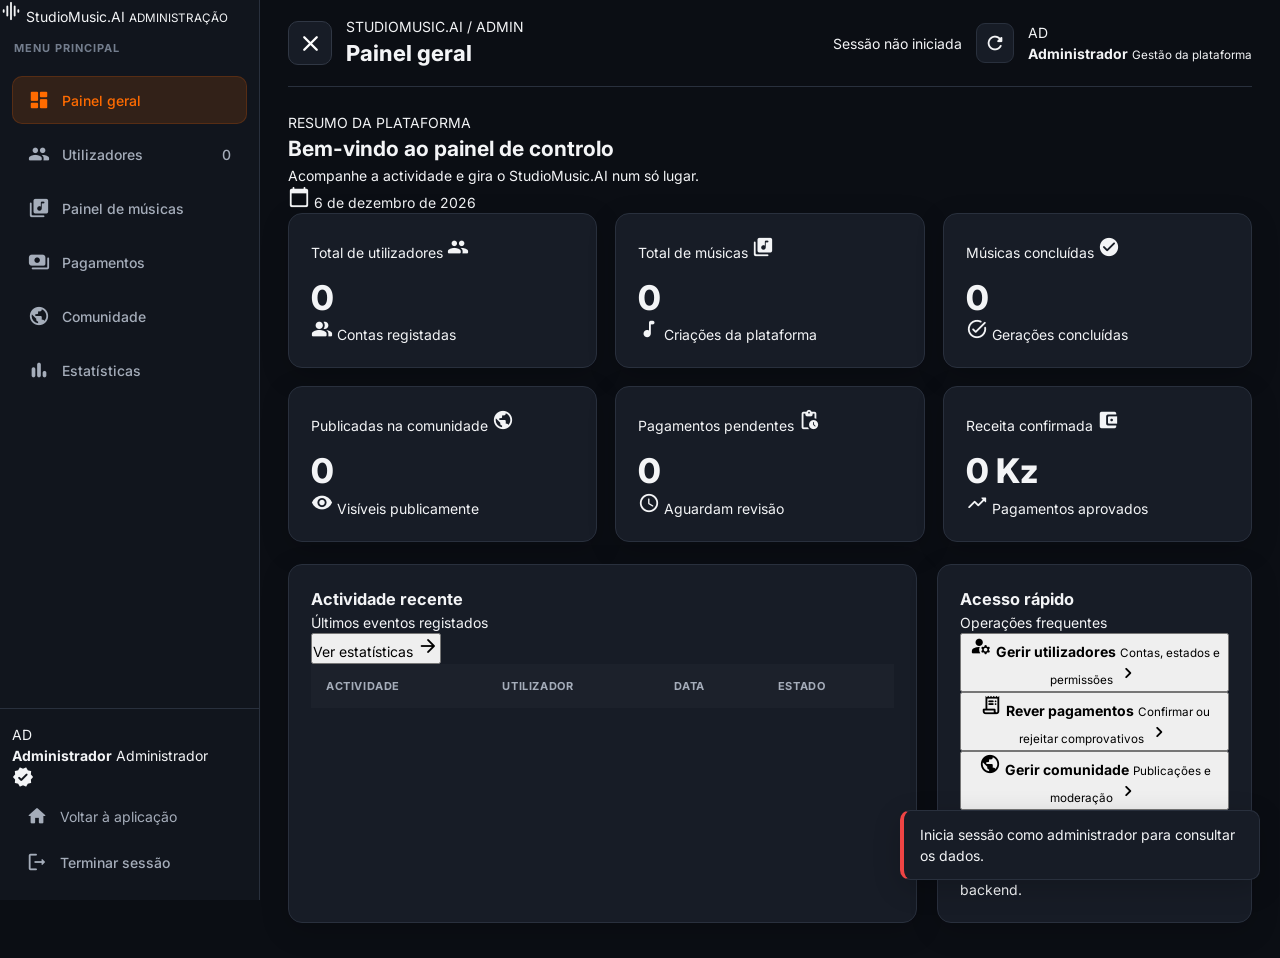
==== frontend/admin.html @ 684500ec "primeiro commit" ====
<!DOCTYPE html>
<html lang="pt">
<head>
    <meta charset="UTF-8">
    <meta name="viewport" content="width=device-width, initial-scale=1.0">
    <meta name="theme-color" content="#111111">

    <title>StudioMusic.AI | Administração</title>

    <!-- Fonte -->
    <link rel="preconnect" href="https://fonts.googleapis.com">
    <link rel="preconnect" href="https://fonts.gstatic.com" crossorigin>

    <link
        href="https://fonts.googleapis.com/css2?family=Inter:wght@400;500;600;700;800&display=swap"
        rel="stylesheet">

    <!-- Material Icons -->
    <link
        href="https://fonts.googleapis.com/icon?family=Material+Icons+Round"
        rel="stylesheet">

    <!-- CSS -->
    <link rel="stylesheet" href="admin.css">
</head>

<body>

<div class="app-shell" id="appShell">

    <!-- FUNDO PARA FECHAR O MENU NO TELEMÓVEL -->
    <div
        class="menu-overlay"
        id="menuOverlay"
        aria-hidden="true">
    </div>

    <!-- =====================================================
         MENU LATERAL
    ====================================================== -->

    <aside
        class="sidebar"
        id="sidebar"
        aria-label="Menu administrativo">

        <!-- LOGÓTIPO -->
        <a href="index.html" class="brand">

            <span class="brand-mark">
                <span class="material-icons-round">graphic_eq</span>
            </span>

            <span class="brand-copy">
                StudioMusic<span>.AI</span>
                <small>ADMINISTRAÇÃO</small>
            </span>

        </a>

        <div class="nav-label">MENU PRINCIPAL</div>

        <!-- NAVEGAÇÃO -->
        <nav class="side-nav" aria-label="Navegação administrativa">

            <button
                type="button"
                class="nav-item active"
                data-view="overview">

                <span class="material-icons-round">dashboard</span>
                <span>Painel geral</span>

            </button>

            <button
                type="button"
                class="nav-item"
                data-view="users">

                <span class="material-icons-round">group</span>
                <span>Utilizadores</span>
                <span class="nav-count" id="usersNavCount">0</span>

            </button>

            <button
                type="button"
                class="nav-item"
                data-view="music">

                <span class="material-icons-round">library_music</span>
                <span>Painel de músicas</span>

            </button>

            <button
                type="button"
                class="nav-item"
                data-view="payments">

                <span class="material-icons-round">payments</span>
                <span>Pagamentos</span>
                <span class="nav-dot"></span>

            </button>

            <button
                type="button"
                class="nav-item"
                data-view="community">

                <span class="material-icons-round">public</span>
                <span>Comunidade</span>

            </button>

            <button
                type="button"
                class="nav-item"
                data-view="statistics">

                <span class="material-icons-round">bar_chart</span>
                <span>Estatísticas</span>

            </button>

        </nav>

        <!-- RODAPÉ DO MENU -->
        <div class="sidebar-bottom">

            <div class="admin-mini">

                <div class="avatar" id="sidebarAvatar">AD</div>

                <div class="admin-mini-info">
                    <strong id="sidebarName">Administrador</strong>
                    <span>Administrador</span>
                </div>

                <span class="material-icons-round verified">
                    verified
                </span>

            </div>

            <a href="index.html" class="bottom-link">

                <span class="material-icons-round">home</span>
                <span>Voltar à aplicação</span>

            </a>

            <button
                type="button"
                class="bottom-link logout-btn"
                id="logoutBtn">

                <span class="material-icons-round">logout</span>
                <span>Terminar sessão</span>

            </button>

        </div>

    </aside>


    <!-- =====================================================
         ÁREA PRINCIPAL
    ====================================================== -->

    <main class="main-area">

        <!-- CABEÇALHO -->
        <header class="topbar">

            <div class="topbar-left">

                <!-- BOTÃO HAMBÚRGUER -->
                <button
                    type="button"
                    class="icon-btn menu-toggle"
                    id="menuToggle"
                    aria-label="Abrir menu"
                    aria-controls="sidebar"
                    aria-expanded="false"
                    title="Abrir ou fechar o menu">

                    <span
                        class="material-icons-round"
                        id="menuIcon">menu</span>

                </button>

                <div class="page-heading">

                    <div class="eyebrow">
                        STUDIOMUSIC.AI / ADMIN
                    </div>

                    <h1 id="pageTitle">Painel geral</h1>

                </div>

            </div>

            <div class="topbar-right">

                <div class="system-status">
                    <span></span>
                    <span id="connectionText">A verificar ligação...</span>
                </div>

                <button
                    type="button"
                    class="icon-btn"
                    id="refreshBtn"
                    aria-label="Actualizar dados"
                    title="Actualizar">

                    <span class="material-icons-round">refresh</span>

                </button>

                <div class="topbar-user">

                    <div class="avatar small" id="topAvatar">AD</div>

                    <div class="topbar-user-info">
                        <strong id="topName">Administrador</strong>
                        <small>Gestão da plataforma</small>
                    </div>

                </div>

            </div>

        </header>


        <!-- =================================================
             CONTEÚDO
        ================================================== -->

        <div class="content">


            <!-- =============================================
                 1. PAINEL GERAL
            ============================================== -->

            <section class="view active" id="view-overview">

                <div class="welcome-row">

                    <div>
                        <p class="eyebrow accent">
                            RESUMO DA PLATAFORMA
                        </p>

                        <h2>Bem-vindo ao painel de controlo</h2>

                        <p class="muted">
                            Acompanhe a actividade e gira o
                            StudioMusic.AI num só lugar.
                        </p>
                    </div>

                    <span class="date-chip">

                        <span class="material-icons-round">
                            calendar_today
                        </span>

                        <span id="todayLabel"></span>

                    </span>

                </div>


                <!-- CARTÕES DE ESTATÍSTICAS -->

                <div class="stats-grid">

                    <article class="stat-card">

                        <div class="stat-top">
                            <span>Total de utilizadores</span>

                            <span class="stat-icon orange">
                                <span class="material-icons-round">group</span>
                            </span>
                        </div>

                        <div class="stat-number" id="statUsers">0</div>

                        <div class="stat-foot">
                            <span class="material-icons-round">people_alt</span>
                            Contas registadas
                        </div>

                    </article>


                    <article class="stat-card">

                        <div class="stat-top">
                            <span>Total de músicas</span>

                            <span class="stat-icon purple">
                                <span class="material-icons-round">library_music</span>
                            </span>
                        </div>

                        <div class="stat-number" id="statSongs">0</div>

                        <div class="stat-foot">
                            <span class="material-icons-round">music_note</span>
                            Criações da plataforma
                        </div>

                    </article>


                    <article class="stat-card">

                        <div class="stat-top">
                            <span>Músicas concluídas</span>

                            <span class="stat-icon green">
                                <span class="material-icons-round">check_circle</span>
                            </span>
                        </div>

                        <div class="stat-number" id="statCompleted">0</div>

                        <div class="stat-foot">
                            <span class="material-icons-round">task_alt</span>
                            Gerações concluídas
                        </div>

                    </article>


                    <article class="stat-card">

                        <div class="stat-top">
                            <span>Publicadas na comunidade</span>

                            <span class="stat-icon blue">
                                <span class="material-icons-round">public</span>
                            </span>
                        </div>

                        <div class="stat-number" id="statPublished">0</div>

                        <div class="stat-foot">
                            <span class="material-icons-round">visibility</span>
                            Visíveis publicamente
                        </div>

                    </article>


                    <article class="stat-card">

                        <div class="stat-top">
                            <span>Pagamentos pendentes</span>

                            <span class="stat-icon yellow">
                                <span class="material-icons-round">pending_actions</span>
                            </span>
                        </div>

                        <div class="stat-number" id="statPending">0</div>

                        <div class="stat-foot">
                            <span class="material-icons-round">schedule</span>
                            Aguardam revisão
                        </div>

                    </article>


                    <article class="stat-card">

                        <div class="stat-top">
                            <span>Receita confirmada</span>

                            <span class="stat-icon green">
                                <span class="material-icons-round">account_balance_wallet</span>
                            </span>
                        </div>

                        <div class="stat-number" id="statRevenue">0 Kz</div>

                        <div class="stat-foot">
                            <span class="material-icons-round">trending_up</span>
                            Pagamentos aprovados
                        </div>

                    </article>

                </div>


                <!-- ACTIVIDADE E ACESSO RÁPIDO -->

                <div class="overview-grid">

                    <section class="panel">

                        <div class="panel-heading">

                            <div>
                                <h3>Actividade recente</h3>
                                <p>Últimos eventos registados</p>
                            </div>

                            <button
                                type="button"
                                class="text-btn"
                                data-go="statistics">

                                Ver estatísticas

                                <span class="material-icons-round">
                                    arrow_forward
                                </span>

                            </button>

                        </div>

                        <div class="table-wrap">

                            <table>

                                <thead>
                                    <tr>
                                        <th>Actividade</th>
                                        <th>Utilizador</th>
                                        <th>Data</th>
                                        <th>Estado</th>
                                    </tr>
                                </thead>

                                <tbody id="activityTable"></tbody>

                            </table>

                        </div>

                    </section>


                    <section class="panel quick-panel">

                        <div class="panel-heading">
                            <div>
                                <h3>Acesso rápido</h3>
                                <p>Operações frequentes</p>
                            </div>
                        </div>

                        <button
                            type="button"
                            class="quick-action"
                            data-go="users">

                            <span class="quick-icon">
                                <span class="material-icons-round">manage_accounts</span>
                            </span>

                            <span>
                                <strong>Gerir utilizadores</strong>
                                <small>Contas, estados e permissões</small>
                            </span>

                            <span class="material-icons-round arrow">
                                chevron_right
                            </span>

                        </button>


                        <button
                            type="button"
                            class="quick-action"
                            data-go="payments">

                            <span class="quick-icon">
                                <span class="material-icons-round">receipt_long</span>
                            </span>

                            <span>
                                <strong>Rever pagamentos</strong>
                                <small>Confirmar ou rejeitar comprovativos</small>
                            </span>

                            <span class="material-icons-round arrow">
                                chevron_right
                            </span>

                        </button>


                        <button
                            type="button"
                            class="quick-action"
                            data-go="community">

                            <span class="quick-icon">
                                <span class="material-icons-round">public</span>
                            </span>

                            <span>
                                <strong>Gerir comunidade</strong>
                                <small>Publicações e moderação</small>
                            </span>

                            <span class="material-icons-round arrow">
                                chevron_right
                            </span>

                        </button>

                        <div class="notice-box">

                            <span class="material-icons-round">info</span>

                            <p>
                                Os dados deste painel são carregados
                                através dos serviços disponíveis
                                no backend.
                            </p>

                        </div>

                    </section>

                </div>

            </section>



            <!-- =============================================
                 2. UTILIZADORES
            ============================================== -->

            <section class="view" id="view-users">

                <div class="section-intro">

                    <div>
                        <h2>Utilizadores</h2>
                        <p>
                            Consulte contas e gira o acesso à plataforma.
                        </p>
                    </div>

                    <div class="section-badge">

                        <span class="material-icons-round">group</span>
                        <span id="usersTotalLabel">0 utilizadores</span>

                    </div>

                </div>


                <section class="panel">

                    <div class="toolbar">

                        <div class="search-box">

                            <span class="material-icons-round">search</span>

                            <input
                                id="userSearch"
                                type="search"
                                placeholder="Pesquisar nome ou email..."
                                autocomplete="off">

                        </div>

                        <select
                            id="userStatusFilter"
                            class="select-control">

                            <option value="all">Todos os estados</option>
                            <option value="ATIVO">Activos</option>
                            <option value="INATIVO">Inactivos</option>
                            <option value="BLOQUEADO">Bloqueados</option>

                        </select>

                        <select
                            id="userRoleFilter"
                            class="select-control">

                            <option value="all">Todos os tipos</option>
                            <option value="Admin">Administradores</option>
                            <option value="Utilizador">Utilizadores</option>

                        </select>

                    </div>


                    <div class="table-wrap">

                        <table>

                            <thead>
                                <tr>
                                    <th>ID</th>
                                    <th>Utilizador</th>
                                    <th>Email</th>
                                    <th>Estado</th>
                                    <th>Tipo</th>
                                    <th>Registo</th>
                                    <th class="align-right">Acções</th>
                                </tr>
                            </thead>

                            <tbody id="usersTable"></tbody>

                        </table>

                    </div>

                    <div
                        class="table-empty hidden"
                        id="usersEmpty">

                        Nenhum utilizador corresponde à pesquisa.

                    </div>

                </section>

            </section>



            <!-- =============================================
                 3. PAINEL DE MÚSICAS
            ============================================== -->

            <section class="view" id="view-music">

                <div class="section-intro">

                    <div>
                        <h2>Painel de músicas</h2>
                        <p>
                            Consulte, reproduza e modere as músicas geradas.
                        </p>
                    </div>

                    <div class="section-badge">

                        <span class="material-icons-round">library_music</span>
                        <span id="songsTotalLabel">0 músicas</span>

                    </div>

                </div>


                <section class="panel">

                    <div class="toolbar">

                        <div class="search-box">

                            <span class="material-icons-round">search</span>

                            <input
                                id="songSearch"
                                type="search"
                                placeholder="Pesquisar título ou utilizador..."
                                autocomplete="off">

                        </div>

                        <select
                            id="songStatusFilter"
                            class="select-control">

                            <option value="all">Todos os estados</option>
                            <option value="Concluída">Concluídas</option>
                            <option value="Em processamento">Em processamento</option>
                            <option value="Falhou">Falhadas</option>

                        </select>

                        <select
                            id="songPublicFilter"
                            class="select-control">

                            <option value="all">Públicas e privadas</option>
                            <option value="public">Públicas</option>
                            <option value="private">Privadas</option>

                        </select>

                    </div>


                    <div class="table-wrap">

                        <table>

                            <thead>
                                <tr>
                                    <th>ID</th>
                                    <th>Música</th>
                                    <th>Utilizador</th>
                                    <th>Estado</th>
                                    <th>Publicação</th>
                                    <th>Data</th>
                                    <th class="align-right">Acções</th>
                                </tr>
                            </thead>

                            <tbody id="songsTable"></tbody>

                        </table>

                    </div>

                    <div
                        class="table-empty hidden"
                        id="songsEmpty">

                        Nenhuma música corresponde aos filtros.

                    </div>

                </section>

            </section>



            <!-- =============================================
                 4. PAGAMENTOS
            ============================================== -->

            <section class="view" id="view-payments">

                <div class="section-intro">

                    <div>
                        <h2>Pagamentos</h2>
                        <p>
                            Revise comprovativos e acompanhe
                            os pagamentos dos planos.
                        </p>
                    </div>

                    <div class="section-badge">

                        <span class="material-icons-round">payments</span>
                        <span id="paymentsTotalLabel">0 pagamentos</span>

                    </div>

                </div>


                <div class="mini-stats">

                    <div>
                        <span>Pendentes</span>
                        <strong id="pendingCount">0</strong>
                    </div>

                    <div>
                        <span>Confirmados</span>
                        <strong id="confirmedCount">0</strong>
                    </div>

                    <div>
                        <span>Rejeitados</span>
                        <strong id="rejectedCount">0</strong>
                    </div>

                </div>


                <section class="panel">

                    <div class="toolbar">

                        <div class="search-box">

                            <span class="material-icons-round">search</span>

                            <input
                                id="paymentSearch"
                                type="search"
                                placeholder="Pesquisar utilizador, plano ou referência..."
                                autocomplete="off">

                        </div>

                        <select
                            id="paymentStatusFilter"
                            class="select-control">

                            <option value="all">Todos os estados</option>
                            <option value="Pendente">Pendentes</option>
                            <option value="Confirmado">Confirmados</option>
                            <option value="Rejeitado">Rejeitados</option>

                        </select>

                    </div>


                    <div class="table-wrap">

                        <table>

                            <thead>
                                <tr>
                                    <th>ID</th>
                                    <th>Utilizador</th>
                                    <th>Plano</th>
                                    <th>Valor</th>
                                    <th>Método</th>
                                    <th>Comprovativo</th>
                                    <th>Estado</th>
                                    <th class="align-right">Acções</th>
                                </tr>
                            </thead>

                            <tbody id="paymentsTable"></tbody>

                        </table>

                    </div>

                    <div
                        class="table-empty hidden"
                        id="paymentsEmpty">

                        Nenhum pagamento corresponde aos filtros.

                    </div>

                </section>

            </section>



            <!-- =============================================
                 5. COMUNIDADE
            ============================================== -->

            <section class="view" id="view-community">

                <div class="section-intro">

                    <div>
                        <h2>Comunidade</h2>

                        <p>
                            Gira as músicas partilhadas publicamente
                            sem apagar o ficheiro original.
                        </p>
                    </div>

                    <div class="section-badge">

                        <span class="material-icons-round">public</span>
                        <span id="communityTotalLabel">0 publicações</span>

                    </div>

                </div>


                <div class="mini-stats">

                    <div>
                        <span>Publicadas</span>
                        <strong id="communityPublished">0</strong>
                    </div>

                    <div>
                        <span>Retiradas</span>
                        <strong id="communityHidden">0</strong>
                    </div>

                    <div>
                        <span>Total de músicas</span>
                        <strong id="communityAll">0</strong>
                    </div>

                </div>


                <section class="panel">

                    <div class="toolbar">

                        <div class="search-box">

                            <span class="material-icons-round">search</span>

                            <input
                                id="communitySearch"
                                type="search"
                                placeholder="Pesquisar título ou autor..."
                                autocomplete="off">

                        </div>

                        <select
                            id="communityFilter"
                            class="select-control">

                            <option value="all">Todas as publicações</option>
                            <option value="public">Publicadas</option>
                            <option value="hidden">Retiradas</option>

                        </select>

                    </div>


                    <div
                        class="community-list"
                        id="communityList"></div>

                    <div
                        class="table-empty hidden"
                        id="communityEmpty">

                        Nenhuma música encontrada.

                    </div>

                </section>

            </section>



            <!-- =============================================
                 6. ESTATÍSTICAS
            ============================================== -->

            <section class="view" id="view-statistics">

                <div class="section-intro">

                    <div>
                        <h2>Estatísticas</h2>

                        <p>
                            Visão geral da utilização e do desempenho
                            da plataforma.
                        </p>
                    </div>

                    <div class="section-badge">

                        <span class="material-icons-round">insights</span>
                        Resumo administrativo

                    </div>

                </div>


                <div class="stats-grid compact-stats">

                    <article class="stat-card">

                        <div class="stat-top">
                            <span>Utilizadores</span>

                            <span class="stat-icon orange">
                                <span class="material-icons-round">group</span>
                            </span>
                        </div>

                        <div class="stat-number" id="statsUsers">0</div>

                        <div class="stat-foot">Total de contas</div>

                    </article>


                    <article class="stat-card">

                        <div class="stat-top">
                            <span>Músicas</span>

                            <span class="stat-icon purple">
                                <span class="material-icons-round">music_note</span>
                            </span>
                        </div>

                        <div class="stat-number" id="statsSongs">0</div>

                        <div class="stat-foot">Total gerado</div>

                    </article>


                    <article class="stat-card">

                        <div class="stat-top">
                            <span>Taxa de conclusão</span>

                            <span class="stat-icon green">
                                <span class="material-icons-round">task_alt</span>
                            </span>
                        </div>

                        <div class="stat-number" id="statsCompletion">0%</div>

                        <div class="stat-foot">Músicas concluídas</div>

                    </article>


                    <article class="stat-card">

                        <div class="stat-top">
                            <span>Receita aprovada</span>

                            <span class="stat-icon blue">
                                <span class="material-icons-round">account_balance_wallet</span>
                            </span>
                        </div>

                        <div class="stat-number" id="statsRevenue">0 Kz</div>

                        <div class="stat-foot">Pagamentos confirmados</div>

                    </article>

                </div>


                <div class="overview-grid">

                    <section class="panel">

                        <div class="panel-heading">
                            <div>
                                <h3>Estado das músicas</h3>
                                <p>Distribuição por estado</p>
                            </div>
                        </div>

                        <div
                            id="songStatusChart"
                            class="bar-chart"></div>

                    </section>


                    <section class="panel">

                        <div class="panel-heading">
                            <div>
                                <h3>Resumo da comunidade</h3>
                                <p>Estado das publicações</p>
                            </div>
                        </div>

                        <div
                            id="communitySummary"
                            class="summary-list"></div>

                    </section>

                </div>


                <section class="panel activity-panel">

                    <div class="panel-heading">

                        <div>
                            <h3>Actividade recente</h3>
                            <p>Eventos registados no painel</p>
                        </div>

                    </div>

                    <div class="table-wrap">

                        <table>

                            <thead>
                                <tr>
                                    <th>Actividade</th>
                                    <th>Utilizador</th>
                                    <th>Data</th>
                                    <th>Estado</th>
                                </tr>
                            </thead>

                            <tbody id="statsActivityTable"></tbody>

                        </table>

                    </div>

                </section>

            </section>

        </div>

    </main>

</div>


<!-- =========================================================
     NOTIFICAÇÕES
========================================================== -->

<div
    class="toast-region"
    id="toastRegion"
    aria-live="polite"
    aria-atomic="false"></div>


<!-- =========================================================
     JANELA DE CONFIRMAÇÃO
========================================================== -->

<div
    class="modal-backdrop hidden"
    id="modalBackdrop">

    <section
        class="modal"
        role="dialog"
        aria-modal="true"
        aria-labelledby="modalTitle">

        <div class="modal-heading">

            <div>
                <span class="eyebrow accent">STUDIOMUSIC.AI</span>
                <h3 id="modalTitle">Confirmar acção</h3>
            </div>

            <button
                type="button"
                class="icon-btn"
                id="modalClose"
                aria-label="Fechar">

                <span class="material-icons-round">close</span>

            </button>

        </div>

        <p id="modalMessage">Deseja continuar?</p>

        <label
            class="field-label hidden"
            id="noteLabel"
            for="adminNote">

            Nota administrativa (opcional)

        </label>

        <textarea
            class="note-field hidden"
            id="adminNote"
            rows="3"
            placeholder="Escreva uma nota..."></textarea>

        <div class="modal-actions">

            <button
                type="button"
                class="btn btn-secondary"
                id="modalCancel">

                Cancelar

            </button>

            <button
                type="button"
                class="btn btn-primary"
                id="modalConfirm">

                Confirmar

            </button>

        </div>

    </section>

</div>


<!-- REPRODUÇÃO DE ÁUDIO -->

<audio id="audioPlayer" preload="none"></audio>


<!-- JAVASCRIPT DO PAINEL -->
<script src="admin.js"></script>

</body>
</html>
---- frontend/admin.css ----
/* ============================================================
   STUDIOMUSIC.AI — PAINEL ADMINISTRATIVO
   Ficheiro: admin.css
   Versão: 3.1
   Tema: Dark + Orange
   ============================================================ */

/* ============================================================
   VARIÁVEIS
   ============================================================ */

:root {
    --primary: #ff6b00;
    --primary-hover: #ff8533;
    --primary-soft: rgba(255, 107, 0, 0.12);

    --bg: #0b0e14;
    --sidebar-bg: #11151d;
    --card-bg: #171c26;
    --card-hover: #1d2430;
    --input-bg: #10151e;

    --border: #29303d;

    --text: #f3f4f6;
    --text-secondary: #a5adba;
    --text-muted: #737d8d;

    --success: #22c55e;
    --danger: #ef4444;
    --warning: #f59e0b;
    --info: #38bdf8;

    --sidebar-width: 260px;
    --header-height: 76px;

    --radius: 14px;
    --radius-sm: 9px;

    --shadow: 0 8px 28px rgba(0, 0, 0, 0.18);
}

/* ============================================================
   RESET
   ============================================================ */

* {
    margin: 0;
    padding: 0;
    box-sizing: border-box;
}

html {
    scroll-behavior: smooth;
}

body {
    min-height: 100vh;
    background: var(--bg);
    color: var(--text);
    font-family: "Inter", "Segoe UI", Arial, sans-serif;
    font-size: 14px;
    line-height: 1.5;
    overflow-x: hidden;
}

button,
input,
select,
textarea {
    font: inherit;
}

button {
    cursor: pointer;
}

a {
    color: inherit;
    text-decoration: none;
}

img {
    max-width: 100%;
}

[hidden] {
    display: none !important;
}

/* ============================================================
   MATERIAL ICONS
   ============================================================ */

.material-icons,
.material-symbols-outlined {
    display: inline-flex;
    align-items: center;
    justify-content: center;
    flex-shrink: 0;
    font-size: 22px;
    line-height: 1;
    vertical-align: middle;
}

/* ============================================================
   ESTRUTURA PRINCIPAL
   ============================================================ */

.admin-layout,
.admin-app,
.app-layout {
    display: block;
    min-height: 100vh;
    width: 100%;
}

/* ============================================================
   SIDEBAR
   ============================================================ */

.sidebar,
.admin-sidebar {
    position: fixed;
    top: 0;
    left: 0;

    width: var(--sidebar-width);
    height: 100vh;
    height: 100dvh;

    display: flex;
    flex-direction: column;

    background: var(--sidebar-bg);
    border-right: 1px solid var(--border);

    z-index: 1000;

    overflow-x: hidden;
    overflow-y: auto;

    scrollbar-width: thin;
    scrollbar-color: #343b49 transparent;
}

/* ============================================================
   LOGOTIPO
   ============================================================ */

.sidebar-brand,
.sidebar-logo,
.admin-brand {
    display: flex;
    align-items: center;
    gap: 12px;

    min-height: 82px;
    padding: 20px;

    border-bottom: 1px solid var(--border);
}

.sidebar-brand .material-icons,
.sidebar-logo .material-icons,
.admin-brand .material-icons {
    color: var(--primary);
    font-size: 30px;
}

.sidebar-brand h1,
.sidebar-logo h1,
.admin-brand h1 {
    font-size: 19px;
    font-weight: 800;
    letter-spacing: -0.5px;
}

.sidebar-brand span,
.sidebar-logo span,
.admin-brand span {
    color: var(--primary);
}

/* ============================================================
   MENU
   ============================================================ */

.sidebar-menu,
.sidebar-nav,
.admin-nav,
.nav-menu {
    display: flex;
    flex-direction: column;
    gap: 5px;

    width: 100%;
    padding: 16px 12px;
}

.menu-label,
.sidebar-label,
.nav-label {
    padding: 12px 14px 8px;

    color: var(--text-muted);

    font-size: 11px;
    font-weight: 700;
    letter-spacing: 1px;
    text-transform: uppercase;
}

/* ============================================================
   BOTÕES DO MENU — CORRECÇÃO DOS FUNDOS BRANCOS
   ============================================================ */

.sidebar button,
.admin-sidebar button,
.sidebar .nav-item,
.admin-sidebar .nav-item,
.sidebar .menu-item,
.admin-sidebar .menu-item,
.sidebar .sidebar-link,
.admin-sidebar .sidebar-link,
.sidebar [data-view],
.admin-sidebar [data-view] {
    display: flex;
    align-items: center;
    justify-content: flex-start;
    gap: 13px;

    width: 100%;
    min-height: 46px;

    padding: 12px 15px;

    background: transparent !important;
    background-color: transparent !important;

    color: var(--text-secondary) !important;

    border: 1px solid transparent;
    border-radius: 10px;

    font-size: 14px;
    font-weight: 500;
    text-align: left;

    white-space: normal;

    transition:
        background 0.2s ease,
        color 0.2s ease,
        border-color 0.2s ease;
}

.sidebar button:hover,
.admin-sidebar button:hover,
.sidebar .nav-item:hover,
.admin-sidebar .nav-item:hover,
.sidebar [data-view]:hover,
.admin-sidebar [data-view]:hover {
    background: var(--card-hover) !important;
    background-color: var(--card-hover) !important;
    color: #ffffff !important;
}

/* MENU ACTIVO */

.sidebar button.active,
.admin-sidebar button.active,
.sidebar .nav-item.active,
.admin-sidebar .nav-item.active,
.sidebar [data-view].active,
.admin-sidebar [data-view].active,
.sidebar [aria-current="page"],
.admin-sidebar [aria-current="page"] {
    background: var(--primary-soft) !important;
    background-color: var(--primary-soft) !important;

    color: var(--primary) !important;

    border-color: rgba(255, 107, 0, 0.18);
}

/* ÍCONES DO MENU */

.sidebar button .material-icons,
.admin-sidebar button .material-icons,
.sidebar .nav-item .material-icons,
.admin-sidebar .nav-item .material-icons {
    color: inherit;
    font-size: 21px;
}

/* ============================================================
   PERFIL DO ADMINISTRADOR
   ============================================================ */

.sidebar-footer,
.admin-sidebar-footer {
    margin-top: auto;
    padding: 16px 12px;

    border-top: 1px solid var(--border);
}

.admin-profile,
.sidebar-profile {
    display: flex;
    align-items: center;
    gap: 11px;

    padding: 12px;

    background: var(--card-bg);
    border: 1px solid var(--border);
    border-radius: 12px;
}

.admin-avatar,
.profile-avatar {
    display: flex;
    align-items: center;
    justify-content: center;

    width: 40px;
    height: 40px;
    flex-shrink: 0;

    border-radius: 50%;

    background: var(--primary-soft);
    color: var(--primary);

    font-weight: 800;
}

.admin-profile-info,
.profile-info {
    min-width: 0;
}

.admin-profile-info strong,
.profile-info strong {
    display: block;
    font-size: 13px;
}

.admin-profile-info small,
.profile-info small {
    display: block;
    color: var(--text-muted);
    font-size: 11px;
}

/* ============================================================
   CONTEÚDO PRINCIPAL
   CORRECÇÃO DA SOBREPOSIÇÃO
   ============================================================ */

.main-content,
.admin-main,
.main,
.admin-content {
    position: relative;

    margin-left: var(--sidebar-width);

    width: calc(100% - var(--sidebar-width));
    min-width: 0;
    max-width: none;

    min-height: 100vh;

    padding: 0 28px 35px;

    background: var(--bg);

    box-sizing: border-box;
}

/* ============================================================
   HEADER
   ============================================================ */

.topbar,
.admin-header,
.main-header {
    position: relative;

    display: flex;
    align-items: center;
    justify-content: space-between;
    gap: 20px;

    min-height: var(--header-height);

    padding: 16px 0;

    border-bottom: 1px solid var(--border);

    background: var(--bg);
}

.header-left,
.topbar-left,
.header-right,
.topbar-right {
    display: flex;
    align-items: center;
    gap: 14px;
    min-width: 0;
}

.page-title,
#pageTitle {
    font-size: 22px;
    font-weight: 750;
    color: var(--text);
}

.header-subtitle {
    color: var(--text-muted);
    font-size: 12px;
}

/* ESTADO DA LIGAÇÃO */

.connection-status,
.server-status,
.status-connection {
    display: inline-flex;
    align-items: center;
    gap: 7px;

    color: var(--text-secondary);
    font-size: 12px;
}

.connection-dot,
.status-dot {
    width: 8px;
    height: 8px;

    background: var(--success);
    border-radius: 50%;
}

/* ============================================================
   BOTÕES GERAIS
   ============================================================ */

.btn,
.action-btn,
.icon-btn,
.refresh-btn {
    display: inline-flex;
    align-items: center;
    justify-content: center;
    gap: 8px;

    min-height: 38px;

    padding: 9px 14px;

    background: var(--card-bg);
    color: var(--text);

    border: 1px solid var(--border);
    border-radius: var(--radius-sm);

    font-size: 13px;
    font-weight: 600;

    transition: 0.2s ease;
}

.btn:hover,
.action-btn:hover,
.icon-btn:hover,
.refresh-btn:hover {
    background: var(--card-hover);
    border-color: #414a5a;
}

.btn-primary,
.btn-orange {
    background: var(--primary);
    border-color: var(--primary);
    color: #ffffff;
}

.btn-primary:hover,
.btn-orange:hover {
    background: var(--primary-hover);
    border-color: var(--primary-hover);
}

.btn-danger {
    background: rgba(239, 68, 68, 0.12);
    border-color: rgba(239, 68, 68, 0.2);
    color: var(--danger);
}

.btn-success {
    background: rgba(34, 197, 94, 0.12);
    border-color: rgba(34, 197, 94, 0.2);
    color: var(--success);
}

.btn-warning {
    background: rgba(245, 158, 11, 0.12);
    border-color: rgba(245, 158, 11, 0.2);
    color: var(--warning);
}

.icon-btn {
    width: 38px;
    padding: 8px;
}

button:disabled {
    opacity: 0.45;
    cursor: not-allowed;
}

/* ============================================================
   SECÇÕES
   ============================================================ */

.content-section,
.admin-section,
.page-section {
    padding-top: 28px;
    min-width: 0;
}

.section-header {
    display: flex;
    justify-content: space-between;
    align-items: center;
    flex-wrap: wrap;
    gap: 15px;

    margin-bottom: 22px;
}

.section-header h2 {
    font-size: 24px;
    font-weight: 750;
}

.section-header p {
    margin-top: 5px;
    color: var(--text-secondary);
}

/* ============================================================
   CARDS / ESTATÍSTICAS
   ============================================================ */

.stats-grid,
.cards-grid,
.dashboard-grid,
.overview-grid {
    display: grid;

    grid-template-columns: repeat(3, minmax(0, 1fr));

    gap: 18px;

    width: 100%;
    min-width: 0;
}

.stat-card,
.stats-card,
.dashboard-card,
.card {
    min-width: 0;

    padding: 22px;

    background: var(--card-bg);
    border: 1px solid var(--border);
    border-radius: var(--radius);

    box-shadow: var(--shadow);

    transition:
        transform 0.2s ease,
        border-color 0.2s ease;
}

.stat-card:hover,
.stats-card:hover,
.dashboard-card:hover,
.card:hover {
    transform: translateY(-2px);
    border-color: #394252;
}

.stat-card-header,
.card-header {
    display: flex;
    align-items: center;
    justify-content: space-between;
    gap: 12px;
}

.stat-card-title,
.stat-label,
.card-label {
    color: var(--text-secondary);
    font-size: 13px;
    font-weight: 500;
}

.stat-card-icon,
.card-icon {
    display: flex;
    align-items: center;
    justify-content: center;

    width: 44px;
    height: 44px;

    border-radius: 12px;

    background: var(--primary-soft);
    color: var(--primary);
}

.stat-card-icon .material-icons,
.card-icon .material-icons {
    font-size: 25px;
}

.stat-value,
.stat-number,
.card-value {
    margin-top: 15px;

    font-size: clamp(26px, 3vw, 34px);
    font-weight: 800;

    line-height: 1.2;
    overflow-wrap: anywhere;
}

.stat-description,
.card-description {
    margin-top: 7px;

    color: var(--text-muted);
    font-size: 12px;
}

/* ============================================================
   PAINÉIS
   ============================================================ */

.panel,
.table-panel,
.content-card,
.chart-panel {
    min-width: 0;

    margin-top: 22px;

    padding: 22px;

    background: var(--card-bg);
    border: 1px solid var(--border);
    border-radius: var(--radius);

    box-shadow: var(--shadow);
}

.panel-header {
    display: flex;
    align-items: center;
    justify-content: space-between;
    gap: 12px;
    flex-wrap: wrap;

    margin-bottom: 18px;
}

.panel-title {
    font-size: 17px;
    font-weight: 700;
}

/* ============================================================
   FILTROS
   ============================================================ */

.filters,
.filter-bar,
.table-filters,
.toolbar {
    display: flex;
    align-items: center;
    flex-wrap: wrap;
    gap: 12px;

    margin: 18px 0;
}

.search-box,
.search-field {
    display: flex;
    align-items: center;
    gap: 10px;

    min-width: 180px;
    flex: 1;

    padding: 0 12px;

    background: var(--input-bg);
    border: 1px solid var(--border);
    border-radius: var(--radius-sm);
}

.search-box input,
.search-field input {
    width: 100%;
    min-height: 42px;

    background: transparent;
    border: none;
    outline: none;

    color: var(--text);
}

input,
select,
textarea {
    background: var(--input-bg);
    color: var(--text);

    border: 1px solid var(--border);
    border-radius: var(--radius-sm);

    padding: 10px 12px;

    outline: none;
}

input:focus,
select:focus,
textarea:focus {
    border-color: var(--primary);
}

input::placeholder,
textarea::placeholder {
    color: var(--text-muted);
}

select {
    min-height: 42px;
    cursor: pointer;
}

/* ============================================================
   TABELAS
   ============================================================ */

.table-responsive,
.table-wrapper,
.table-container {
    width: 100%;
    max-width: 100%;

    overflow-x: auto;
    -webkit-overflow-scrolling: touch;
}

table {
    width: 100%;
    border-collapse: collapse;
    text-align: left;
}

thead {
    background: rgba(255, 255, 255, 0.025);
}

th {
    padding: 14px 15px;

    color: var(--text-secondary);

    font-size: 11px;
    font-weight: 700;

    text-transform: uppercase;
    letter-spacing: 0.6px;

    white-space: nowrap;
}

td {
    padding: 14px 15px;

    color: var(--text);

    border-top: 1px solid var(--border);

    font-size: 13px;
    vertical-align: middle;
}

tbody tr:hover {
    background: rgba(255, 255, 255, 0.025);
}

.table-actions {
    display: flex;
    align-items: center;
    gap: 7px;
    flex-wrap: wrap;
}

/* ============================================================
   BADGES
   ============================================================ */

.badge,
.status-badge {
    display: inline-flex;
    align-items: center;
    justify-content: center;

    padding: 5px 10px;

    border-radius: 30px;

    font-size: 11px;
    font-weight: 700;

    white-space: nowrap;
}

.badge-success,
.status-completed,
.status-confirmed,
.status-active {
    background: rgba(34, 197, 94, 0.12);
    color: var(--success);
}

.badge-warning,
.status-pending {
    background: rgba(245, 158, 11, 0.12);
    color: var(--warning);
}

.badge-danger,
.status-failed,
.status-rejected,
.status-blocked {
    background: rgba(239, 68, 68, 0.12);
    color: var(--danger);
}

.badge-info,
.status-public {
    background: rgba(56, 189, 248, 0.12);
    color: var(--info);
}

.badge-muted,
.status-private {
    background: rgba(148, 163, 184, 0.12);
    color: var(--text-secondary);
}

/* ============================================================
   COMUNIDADE
   ============================================================ */

.community-grid,
.community-list {
    display: grid;
    grid-template-columns: repeat(3, minmax(0, 1fr));
    gap: 18px;
}

.community-card {
    overflow: hidden;

    background: var(--card-bg);
    border: 1px solid var(--border);
    border-radius: var(--radius);
}

.community-cover {
    width: 100%;
    aspect-ratio: 16 / 9;

    object-fit: cover;

    background: var(--input-bg);
}

.community-card-body {
    padding: 17px;
}

.community-card h3 {
    font-size: 15px;
    font-weight: 700;
}

.community-card p {
    margin-top: 6px;
    color: var(--text-secondary);
    font-size: 12px;
}

/* ============================================================
   GRÁFICOS
   ============================================================ */

.chart-container {
    width: 100%;
    min-height: 250px;
}

.chart-bar {
    width: 100%;
    min-height: 10px;

    background: var(--primary);
    border-radius: 8px;
}

.progress-track {
    width: 100%;
    height: 9px;

    background: var(--input-bg);
    border-radius: 20px;

    overflow: hidden;
}

.progress-fill {
    height: 100%;
    background: var(--primary);
    border-radius: inherit;
}

/* ============================================================
   ESTADOS VAZIOS
   ============================================================ */

.empty-state,
.no-data {
    padding: 45px 20px;

    text-align: center;
    color: var(--text-muted);
}

.empty-state .material-icons,
.no-data .material-icons {
    display: block;
    margin-bottom: 12px;

    font-size: 45px;
    color: #566071;
}

/* ============================================================
   MODAL
   ============================================================ */

.modal-backdrop,
.modal-overlay {
    position: fixed;
    inset: 0;

    display: flex;
    align-items: center;
    justify-content: center;

    padding: 18px;

    background: rgba(0, 0, 0, 0.75);

    z-index: 3000;
}

.modal,
.modal-box,
.modal-content {
    width: 100%;
    max-width: 480px;

    padding: 25px;

    background: var(--card-bg);
    border: 1px solid var(--border);
    border-radius: 16px;

    box-shadow: 0 25px 70px rgba(0, 0, 0, 0.5);
}

.modal-header {
    display: flex;
    align-items: center;
    justify-content: space-between;

    margin-bottom: 16px;
}

.modal-header h2,
.modal-header h3 {
    font-size: 19px;
}

.modal-body {
    color: var(--text-secondary);
}

.modal-footer {
    display: flex;
    justify-content: flex-end;
    flex-wrap: wrap;
    gap: 10px;

    margin-top: 22px;
}

#adminNote {
    width: 100%;
    min-height: 90px;
    resize: vertical;
}

/* ============================================================
   NOTIFICAÇÕES
   ============================================================ */

.toast-container,
.toast-region,
#toastRegion {
    position: fixed;
    right: 20px;
    bottom: 20px;

    display: flex;
    flex-direction: column;
    gap: 10px;

    width: min(360px, calc(100vw - 40px));

    z-index: 4000;
}

.toast {
    padding: 13px 16px;

    background: var(--card-bg);
    color: var(--text);

    border: 1px solid var(--border);
    border-left: 4px solid var(--primary);
    border-radius: 10px;

    box-shadow: var(--shadow);
}

.toast.success {
    border-left-color: var(--success);
}

.toast.error {
    border-left-color: var(--danger);
}

/* ============================================================
   SCROLLBAR
   ============================================================ */

::-webkit-scrollbar {
    width: 8px;
    height: 8px;
}

::-webkit-scrollbar-track {
    background: var(--bg);
}

::-webkit-scrollbar-thumb {
    background: #343b49;
    border-radius: 10px;
}

::-webkit-scrollbar-thumb:hover {
    background: #485264;
}

/* ============================================================
   TABLET
   ============================================================ */

@media (max-width: 1200px) {

    :root {
        --sidebar-width: 240px;
    }

    .stats-grid,
    .cards-grid,
    .dashboard-grid,
    .overview-grid {
        grid-template-columns: repeat(2, minmax(0, 1fr));
    }

    .community-grid,
    .community-list {
        grid-template-columns: repeat(2, minmax(0, 1fr));
    }
}

/* ============================================================
   TABLET PEQUENO
   ============================================================ */

@media (max-width: 900px) {

    :root {
        --sidebar-width: 220px;
    }

    .main-content,
    .admin-main,
    .main,
    .admin-content {
        padding-left: 18px;
        padding-right: 18px;
    }

    .sidebar-brand,
    .sidebar-logo,
    .admin-brand {
        padding: 16px;
    }

    .sidebar button,
    .admin-sidebar button {
        font-size: 13px;
        padding: 11px;
    }
}

/* ============================================================
   MOBILE
   ============================================================ */

@media (max-width: 768px) {

    :root {
        --sidebar-width: 260px;
    }

    .sidebar,
    .admin-sidebar {
        width: 260px;
        max-width: 85vw;

        transform: translateX(-100%);
        transition: transform 0.3s ease;

        z-index: 2000;
    }

    .sidebar.open,
    .admin-sidebar.open,
    .sidebar.active,
    .admin-sidebar.active {
        transform: translateX(0);
    }

    .main-content,
    .admin-main,
    .main,
    .admin-content {
        margin-left: 0;

        width: 100%;
        min-width: 0;

        padding: 0 15px 25px;
    }

    .topbar,
    .admin-header,
    .main-header {
        min-height: 65px;
        gap: 10px;
    }

    .page-title,
    #pageTitle {
        font-size: 18px;
    }

    .stats-grid,
    .cards-grid,
    .dashboard-grid,
    .overview-grid {
        grid-template-columns: repeat(2, minmax(0, 1fr));
        gap: 12px;
    }

    .stat-card,
    .stats-card,
    .dashboard-card,
    .card {
        padding: 16px;
    }

    .stat-value,
    .stat-number,
    .card-value {
        font-size: 25px;
    }

    .community-grid,
    .community-list {
        grid-template-columns: repeat(2, minmax(0, 1fr));
        gap: 12px;
    }

    .panel,
    .table-panel,
    .content-card,
    .chart-panel {
        padding: 15px;
    }

    .filters,
    .filter-bar,
    .table-filters {
        align-items: stretch;
    }

    .search-box,
    .search-field {
        flex-basis: 100%;
    }

    .table-responsive,
    .table-wrapper,
    .table-container {
        overflow-x: auto;
    }

    table {
        min-width: 650px;
    }
}

/* ============================================================
   TELEMÓVEIS PEQUENOS
   ============================================================ */

@media (max-width: 480px) {

    .stats-grid,
    .cards-grid,
    .dashboard-grid,
    .overview-grid {
        grid-template-columns: 1fr;
    }

    .community-grid,
    .community-list {
        grid-template-columns: 1fr;
    }

    .section-header h2 {
        font-size: 20px;
    }

    .stat-value,
    .stat-number,
    .card-value {
        font-size: 29px;
    }

    .header-right,
    .topbar-right {
        gap: 7px;
    }

    .connection-status,
    .server-status {
        font-size: 11px;
    }

    .modal,
    .modal-box,
    .modal-content {
        padding: 18px;
    }

    .modal-footer {
        flex-direction: column;
    }

    .modal-footer .btn {
        width: 100%;
    }
}

/* ============================================================
   ACESSIBILIDADE
   ============================================================ */

button:focus-visible,
a:focus-visible,
input:focus-visible,
select:focus-visible,
textarea:focus-visible {
    outline: 2px solid var(--primary);
    outline-offset: 2px;
}
/* ============================================================
   CORRECÇÃO DO MENU, PAINÉIS E RESPONSIVIDADE
   StudioMusic.AI
   ============================================================ */

.app-shell {
    display: block;
    width: 100%;
    min-height: 100vh;
}

/* MENU LATERAL */

.app-shell > .sidebar {
    position: fixed;
    top: 0;
    left: 0;

    width: 260px;
    height: 100vh;
    height: 100dvh;

    display: flex;
    flex-direction: column;

    overflow-y: auto;
    overflow-x: hidden;

    background: #11151d;
    border-right: 1px solid #29303d;

    z-index: 1000;
}

/* ÁREA PRINCIPAL */

.app-shell > .main-area {
    display: block;
    position: relative;

    margin-left: 260px;

    width: calc(100% - 260px);
    min-width: 0;
    max-width: none;

    min-height: 100vh;

    padding: 0 28px 35px;

    background: #0b0e14;

    box-sizing: border-box;
}

/* NAVEGAÇÃO */

.app-shell .side-nav {
    display: flex;
    flex-direction: column;

    gap: 6px;

    width: 100%;
    padding: 12px;

    box-sizing: border-box;
}

/* BOTÕES DO MENU */

.app-shell .side-nav .nav-item {
    display: flex;
    align-items: center;
    justify-content: flex-start;

    gap: 12px;

    width: 100%;
    min-height: 48px;

    padding: 12px 15px;

    background: transparent !important;
    color: #a5adba !important;

    border: 1px solid transparent;
    border-radius: 10px;

    text-align: left;
    font-size: 14px;
    font-weight: 500;

    cursor: pointer;
    transition: background 0.2s, color 0.2s;

    box-sizing: border-box;
}

.app-shell .side-nav .nav-item:hover {
    background: #252b36 !important;
    color: #ffffff !important;
}

.app-shell .side-nav .nav-item.active {
    background: rgba(255, 107, 0, 0.14) !important;
    color: #ff6b00 !important;

    border-color: rgba(255, 107, 0, 0.18);
}

/* ÍCONES DO MENU */

.app-shell .side-nav .nav-item .material-icons-round {
    flex-shrink: 0;
    color: inherit;
    font-size: 22px;
}

/* CONTADORES */

.app-shell .side-nav .nav-count {
    margin-left: auto;
}

/* RODAPÉ */

.app-shell .sidebar-bottom {
    margin-top: auto;
    padding: 15px 12px;

    border-top: 1px solid #29303d;
}

.app-shell .sidebar-bottom .bottom-link {
    display: flex;
    align-items: center;

    gap: 12px;

    width: 100%;
    padding: 12px 14px;

    background: transparent !important;
    color: #a5adba !important;

    border: 0;
    border-radius: 10px;

    text-align: left;
    cursor: pointer;
}

.app-shell .sidebar-bottom .bottom-link:hover {
    background: #252b36 !important;
    color: #ffffff !important;
}

/* MOSTRAR APENAS O PAINEL ACTIVO */

.app-shell .view {
    display: none !important;
    min-width: 0;
}

.app-shell .view.active {
    display: block !important;
}

/* CONTEÚDO */

.app-shell .content {
    width: 100%;
    min-width: 0;
    padding-top: 25px;
}

/* CARTÕES */

.app-shell .stats-grid {
    display: grid;
    grid-template-columns: repeat(3, minmax(0, 1fr));
    gap: 18px;
}

.app-shell .overview-grid {
    display: grid;
    grid-template-columns: minmax(0, 2fr) minmax(280px, 1fr);
    gap: 20px;
}

.app-shell .panel,
.app-shell .stat-card {
    min-width: 0;
}

/* TABELAS */

.app-shell .table-wrap {
    width: 100%;
    max-width: 100%;
    overflow-x: auto;
}

/* MATERIAL ICONS */

.material-icons-round {
    font-family: "Material Icons Round";
    font-weight: normal;
    font-style: normal;

    font-size: 22px;
    line-height: 1;

    letter-spacing: normal;
    text-transform: none;

    display: inline-block;
    white-space: nowrap;
    word-wrap: normal;
    direction: ltr;

    -webkit-font-feature-settings: "liga";
    -webkit-font-smoothing: antialiased;
}

/* COMUNIDADE */

.app-shell .community-list {
    display: grid;
    grid-template-columns: repeat(auto-fit, minmax(220px, 1fr));
    gap: 16px;
}

.app-shell .community-card {
    background: #171c26;
    border: 1px solid #29303d;
    border-radius: 12px;
    overflow: hidden;
}

.app-shell .community-cover {
    width: 100%;
    height: 150px;

    object-fit: cover;

    background: #202632;
}

.app-shell .community-placeholder {
    display: flex;
    align-items: center;
    justify-content: center;

    color: #ff6b00;
}

.app-shell .community-card-body {
    padding: 16px;
}

/* ACÇÕES DAS TABELAS */

.app-shell .table-actions {
    display: flex;
    justify-content: flex-end;
    align-items: center;
    gap: 6px;
}

/* GRÁFICOS */

.app-shell .chart-row {
    margin-bottom: 18px;
}

.app-shell .chart-row > div:first-child {
    display: flex;
    justify-content: space-between;
    margin-bottom: 6px;
}

/* ELEMENTOS ESCONDIDOS */

.hidden {
    display: none !important;
}

/* TABLETS */

@media (max-width: 1200px) {

    .app-shell .stats-grid {
        grid-template-columns: repeat(2, minmax(0, 1fr));
    }

    .app-shell .overview-grid {
        grid-template-columns: 1fr;
    }
}

/* TELEMÓVEIS */

@media (max-width: 768px) {

    .app-shell > .sidebar {
        width: 260px;
        max-width: 85vw;

        transform: translateX(-100%);

        transition: transform 0.25s ease;
    }

    .app-shell > .sidebar.open {
        transform: translateX(0);
    }

    .app-shell > .main-area {
        margin-left: 0;
        width: 100%;

        padding: 0 15px 25px;
    }

    .app-shell .stats-grid {
        grid-template-columns: repeat(2, minmax(0, 1fr));
    }

    .app-shell .overview-grid {
        grid-template-columns: 1fr;
    }

    .app-shell .menu-toggle {
        display: inline-flex;
    }
}

/* TELEMÓVEIS PEQUENOS */

@media (max-width: 480px) {

    .app-shell .stats-grid {
        grid-template-columns: 1fr;
    }
}
/* ==========================================
   MENU HAMBÚRGUER — STUDIOMUSIC.AI
   ========================================== */

.menu-toggle {
    display: inline-flex;
    align-items: center;
    justify-content: center;
    width: 44px;
    height: 44px;
    min-width: 44px;
    padding: 0;
    color: #ffffff;
    background: #171c26;
    border: 1px solid #303744;
    border-radius: 10px;
    cursor: pointer;
    position: relative;
    z-index: 1102;
}

.menu-toggle:hover {
    color: #ff6b00;
    border-color: #ff6b00;
}

.menu-toggle .material-icons-round {
    font-size: 27px;
}

/* Menu lateral */
.app-shell > .sidebar {
    position: fixed;
    top: 0;
    left: 0;
    bottom: 0;
    width: 260px;
    height: 100vh;
    height: 100dvh;
    overflow-y: auto;
    overflow-x: hidden;
    z-index: 1101;
    transition: transform 0.25s ease;
}

/* Área principal */
.app-shell > .main-area {
    min-width: 0;
    transition: margin-left 0.25s ease, width 0.25s ease;
}

/* Fundo do menu para telemóveis */
.menu-overlay {
    display: none;
    position: fixed;
    inset: 0;
    background: rgba(0, 0, 0, 0.65);
    z-index: 1100;
}

/* Computador */
@media (min-width: 769px) {

    .app-shell > .sidebar {
        transform: translateX(0);
    }

    .app-shell > .main-area {
        margin-left: 260px;
        width: calc(100% - 260px);
    }

    /* Menu fechado */
    .app-shell.menu-collapsed > .sidebar {
        transform: translateX(-100%);
    }

    .app-shell.menu-collapsed > .main-area {
        margin-left: 0;
        width: 100%;
    }
}

/* Telemóveis e tablets */
@media (max-width: 768px) {

    .app-shell > .sidebar {
        width: 260px;
        max-width: 85vw;
        transform: translateX(-100%);
    }

    .app-shell > .sidebar.open {
        transform: translateX(0);
    }

    .app-shell > .main-area {
        margin-left: 0;
        width: 100%;
    }

    .app-shell.menu-open .menu-overlay {
        display: block;
    }

    .app-shell .topbar {
        gap: 10px;
    }

    .app-shell .topbar-left {
        min-width: 0;
    }

    .app-shell .topbar-right {
        min-width: 0;
    }
}
/* ============================================================
   FIM DO ADMIN.CSS
   ============================================================ */
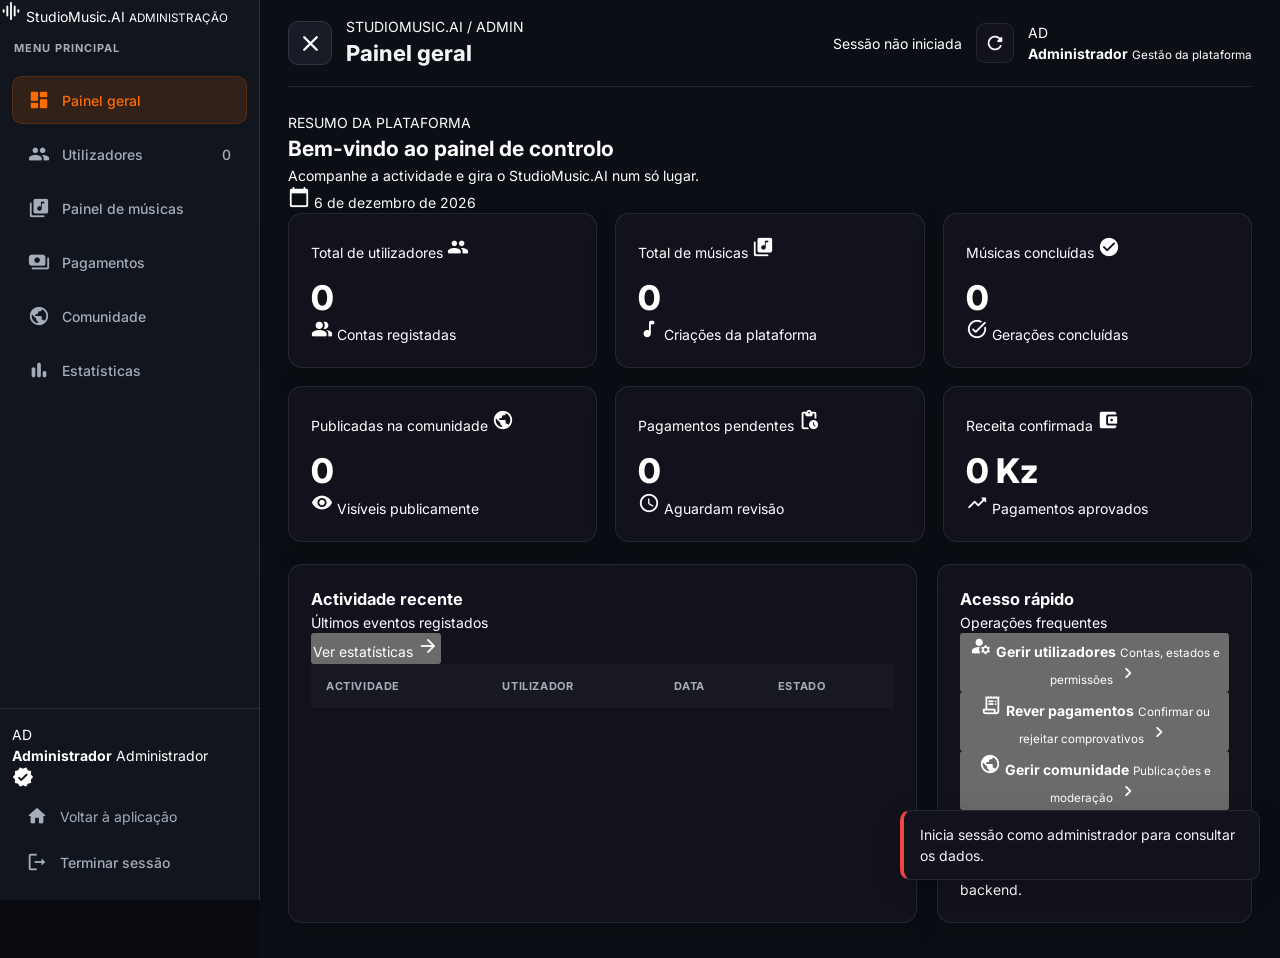
==== commit 689634f0: "Apply shared StudioMusic visual theme" ====
--- a/frontend/admin.html
+++ b/frontend/admin.html
@@ -22,6 +22,7 @@
 
     <!-- CSS -->
     <link rel="stylesheet" href="admin.css">
+    <link rel="stylesheet" href="theme.css">
 </head>
 
 <body>
--- a/frontend/theme.css
+++ b/frontend/theme.css
@@ -0,0 +1,85 @@
+/* StudioMusic.AI — identidade visual partilhada
+   Paleta alinhada com login.css: carvão, superfícies escuras e laranja. */
+:root {
+  --sm-bg: #090b10;
+  --sm-bg-soft: #10101b;
+  --sm-surface: #12121d;
+  --sm-surface-2: #1b1b29;
+  --sm-border: rgba(255,255,255,.09);
+  --sm-text: #fff;
+  --sm-muted: #a7adb8;
+  --sm-accent: #ff6b00;
+  --sm-accent-hover: #ff8126;
+  --sm-accent-soft: rgba(255,107,0,.12);
+  --bg-primary: var(--sm-bg);
+  --bg-secondary: var(--sm-bg-soft);
+  --card-bg: var(--sm-surface);
+  --border: var(--sm-border);
+  --text-primary: var(--sm-text);
+  --text-secondary: var(--sm-muted);
+  --text-muted: var(--sm-muted);
+  --accent: var(--sm-accent);
+  --accent-hover: var(--sm-accent-hover);
+  --primary: var(--sm-accent);
+  --primary-hover: var(--sm-accent-hover);
+  --background: var(--sm-bg);
+  --card: var(--sm-surface);
+  --input: var(--sm-bg-soft);
+  --payment-background: var(--sm-bg);
+  --payment-card: var(--sm-surface);
+  --payment-border: var(--sm-border);
+  --profile-bg: var(--sm-bg);
+  --profile-card: var(--sm-surface);
+  --profile-card-hover: var(--sm-surface-2);
+  --profile-primary: var(--sm-accent);
+  --profile-primary-hover: var(--sm-accent-hover);
+}
+html { color-scheme: dark; }
+body:not(.login-page) {
+  background:
+    radial-gradient(circle at top, rgba(255,107,0,.10), transparent 35%),
+    var(--sm-bg) !important;
+  color: var(--sm-text);
+}
+button, input, textarea, select { font-family: inherit; }
+a { transition: color .2s ease; }
+:where(.auth-card,.current-sub-box,.plan-card,.community-card,.community-search,
+       .payments-header,.current-subscription,.payment-card,.profile-card,
+       .admin-card,.stat-card,.modal-content,.settings-card) {
+  border-color: var(--sm-border);
+}
+:where(.auth-card,.current-sub-box,.plan-card,.community-card,.community-search,
+       .current-subscription,.payment-card,.profile-card,.admin-card,
+       .stat-card,.modal-content,.settings-card) {
+  background-color: var(--sm-surface);
+}
+:where(.auth-card,.current-sub-box,.plan-card,.community-card,.profile-card,
+       .admin-card,.stat-card,.modal-content,.settings-card) {
+  box-shadow: 0 12px 35px rgba(0,0,0,.18);
+}
+:where(.section-label,.small-label,.plan-price,.current-sub-box h3,
+       .brand-ai,.brand-icon,.logo-icon,.back-profile:hover) {
+  color: var(--sm-accent);
+}
+:where(input,textarea,select) {
+  color: var(--sm-text);
+  border-color: var(--sm-border);
+}
+:where(input,textarea,select):focus {
+  border-color: var(--sm-accent);
+  outline-color: rgba(255,107,0,.28);
+}
+:where(.auth-card,.auth-container) a:hover { color: var(--sm-accent-hover); }
+:where(.login-button,.share-button,.community-action-button.share-button,
+       .primary-button,.btn-primary,.submit-button,.payment-button) {
+  background: linear-gradient(100deg,#ff6b00,#ff8126);
+  border-color: #ff6b00;
+  color: #fff;
+}
+:where(.login-button,.share-button,.community-action-button.share-button,
+       .primary-button,.btn-primary,.submit-button,.payment-button):hover {
+  filter: brightness(1.08);
+}
+@media (prefers-reduced-motion: reduce) {
+  *,*::before,*::after { transition-duration:.01ms !important; }
+}
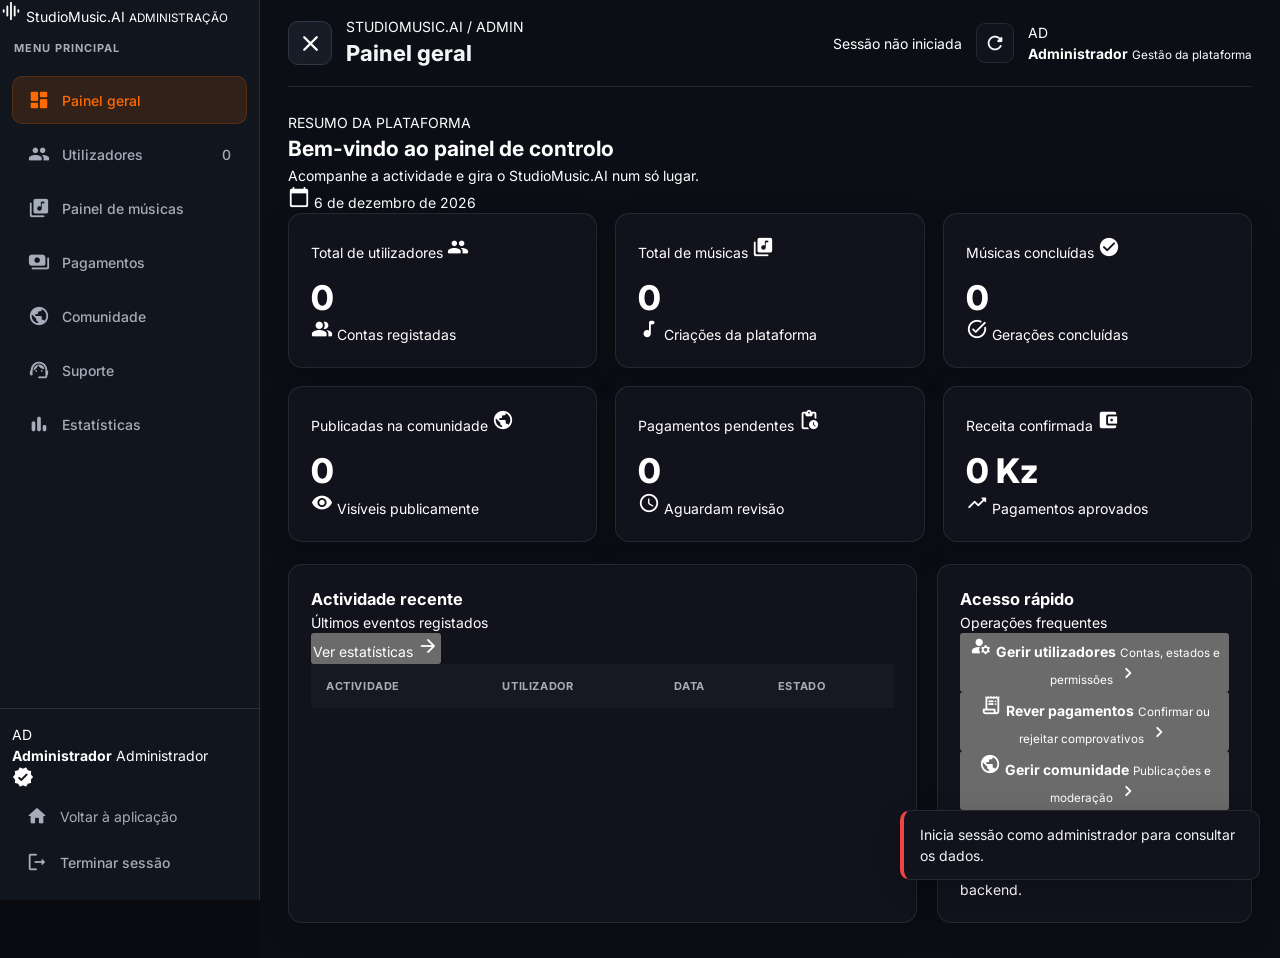
==== commit 934d2437: "Add support ticket management view to admin panel" ====
--- a/frontend/admin.html
+++ b/frontend/admin.html
@@ -114,6 +114,11 @@
                 <span class="material-icons-round">public</span>
                 <span>Comunidade</span>
 
+            </button>
+
+            <button type="button" class="nav-item" data-view="support">
+                <span class="material-icons-round">support_agent</span>
+                <span>Suporte</span>
             </button>
 
             <button
@@ -958,6 +963,27 @@
 
 
 
+            <!-- SUPORTE: TICKETS E CONVERSAS -->
+            <section class="view" id="view-support">
+                <div class="section-intro"><div><h2>Suporte</h2><p>Gere pedidos, responde aos utilizadores e acompanha o estado de cada conversa.</p></div></div>
+                <div class="support-admin-layout">
+                    <section class="panel support-admin-list"><div class="panel-heading"><h3>Pedidos recebidos</h3><button class="btn btn-secondary" id="supportRefresh">Actualizar</button></div><div id="adminSupportTickets">A carregar pedidos...</div></section>
+                    <section class="panel support-admin-chat">
+                        <div id="adminSupportEmpty" class="support-admin-empty">Selecciona um ticket para consultar a conversa.</div>
+                        <div id="adminSupportDetail" class="hidden">
+                            <div class="panel-heading"><div><small id="adminSupportNumber"></small><h3 id="adminSupportSubject"></h3><p id="adminSupportOwner"></p></div></div>
+                            <div class="support-admin-controls">
+                                <label>Estado <select id="adminSupportStatus"><option value="open">Aberto</option><option value="in_progress">Em análise</option><option value="waiting_user">A aguardar utilizador</option><option value="resolved">Resolvido</option><option value="closed">Fechado</option></select></label>
+                                <label>Prioridade <select id="adminSupportPriority"><option value="low">Baixa</option><option value="normal">Normal</option><option value="high">Alta</option><option value="urgent">Urgente</option></select></label>
+                                <button id="adminSupportSave" class="btn btn-primary">Guardar estado</button>
+                            </div>
+                            <div id="adminSupportMessages" class="support-admin-messages"></div>
+                            <form id="adminSupportReply" class="support-admin-reply"><textarea id="adminSupportMessage" rows="3" maxlength="4000" placeholder="Responder ao utilizador..." required></textarea><button class="btn btn-primary" type="submit">Enviar resposta</button></form>
+                        </div>
+                    </section>
+                </div>
+            </section>
+
             <!-- =============================================
                  6. ESTATÍSTICAS
             ============================================== -->
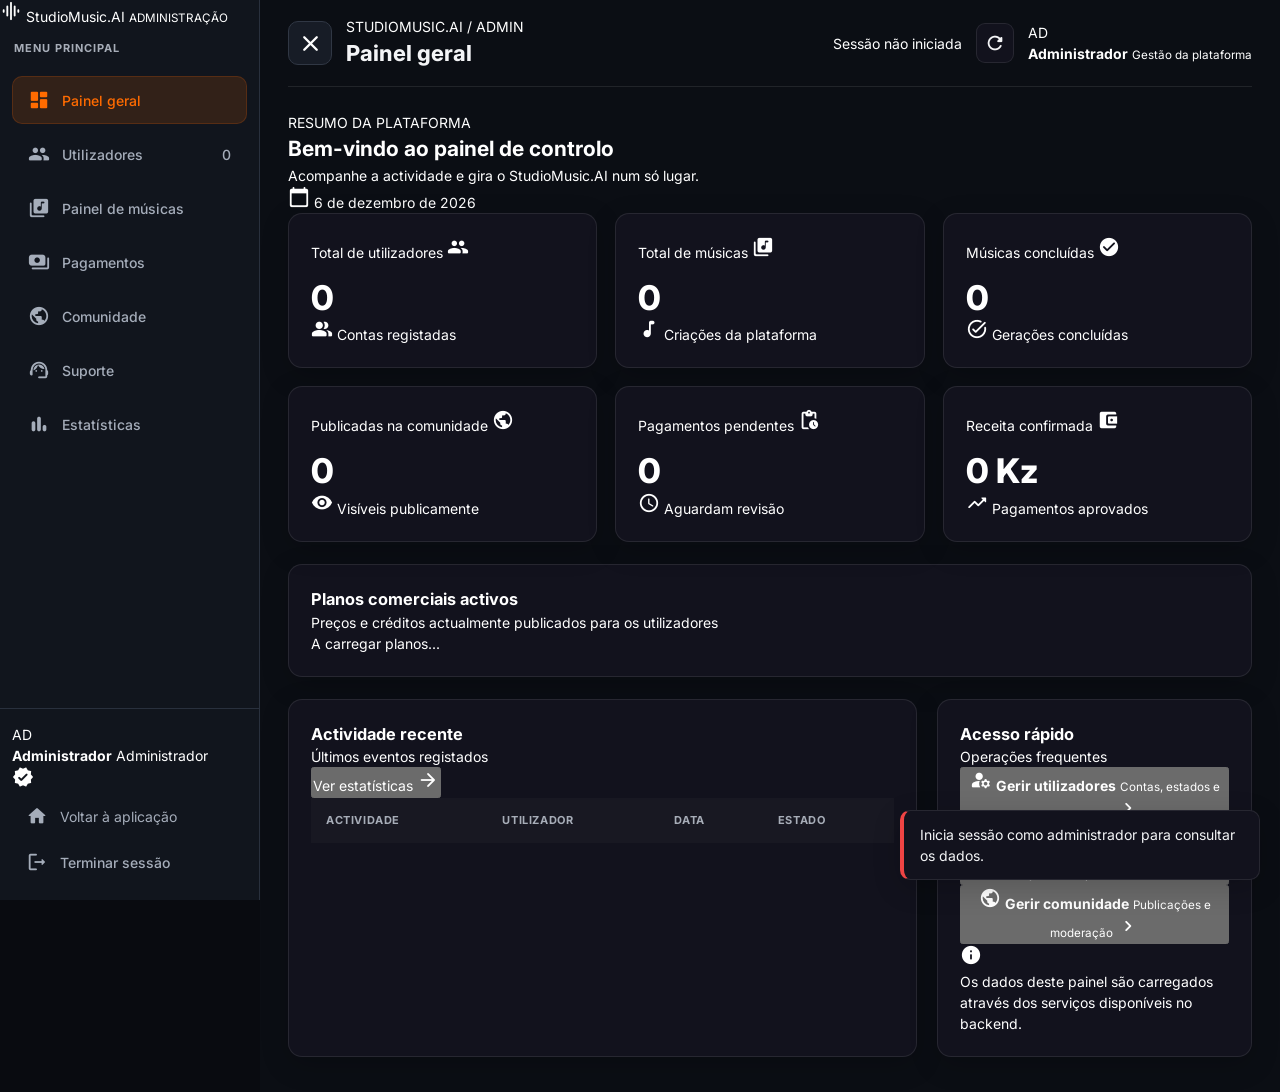
==== commit 549c985c: "Adiciona resumo de planos ao painel administrativo" ====
--- a/frontend/admin.html
+++ b/frontend/admin.html
@@ -414,6 +414,13 @@
 
 
                 <!-- ACTIVIDADE E ACESSO RÁPIDO -->
+
+                <section class="panel admin-plans-panel">
+                    <div class="panel-heading">
+                        <div><h3>Planos comerciais activos</h3><p>Preços e créditos actualmente publicados para os utilizadores</p></div>
+                    </div>
+                    <div id="adminPlansSummary" class="admin-plans-summary">A carregar planos...</div>
+                </section>
 
                 <div class="overview-grid">
 
--- a/frontend/admin.css
+++ b/frontend/admin.css
@@ -1802,4 +1802,35 @@
 }
 /* ============================================================
    FIM DO ADMIN.CSS
-   ============================================================ */+   ============================================================ */
+
+/* SUPORTE — tickets e conversas */
+.support-admin-layout{display:grid;grid-template-columns:minmax(280px,.8fr) minmax(0,1.5fr);gap:18px;align-items:start}
+.support-admin-list,.support-admin-chat{padding:18px;min-width:0}
+.support-admin-ticket{display:block;width:100%;text-align:left;background:var(--card-bg,#171725);border:1px solid var(--border,rgba(255,255,255,.1));border-radius:10px;padding:12px;margin:8px 0;color:inherit;cursor:pointer}
+.support-admin-ticket.active{border-color:var(--accent,#ff6b00);background:rgba(255,107,0,.08)}
+.support-admin-ticket strong,.support-admin-ticket small{display:block}
+.support-admin-ticket small{color:var(--text-secondary,#a7adb8);margin-top:5px}
+.support-admin-controls{display:flex;gap:12px;align-items:end;flex-wrap:wrap;padding:12px 0;border-bottom:1px solid var(--border,rgba(255,255,255,.1))}
+.support-admin-controls label{display:grid;gap:6px;font-size:12px}
+.support-admin-controls select,.support-admin-reply textarea{background:var(--input,#10101b);color:var(--text-primary,#fff);border:1px solid var(--border,rgba(255,255,255,.1));border-radius:8px;padding:10px}
+.support-admin-messages{display:flex;flex-direction:column;gap:10px;max-height:420px;overflow:auto;padding:16px 0}
+.support-admin-message{background:var(--bg-secondary,#10101b);padding:12px;border-radius:10px;max-width:90%;overflow-wrap:anywhere}
+.support-admin-message.staff{align-self:flex-end;border:1px solid rgba(255,107,0,.3)}
+.support-admin-message small{display:block;color:var(--text-secondary,#a7adb8);margin-bottom:6px}
+.support-admin-message p{white-space:pre-wrap;margin:0;line-height:1.45}
+.support-admin-reply{display:grid;gap:10px}
+.support-admin-reply textarea{width:100%;resize:vertical}
+.support-admin-empty{padding:60px 15px;text-align:center;color:var(--text-secondary,#a7adb8)}
+@media(max-width:900px){.support-admin-layout{grid-template-columns:1fr}}
+
+
+/* Metadados de auditoria dos pagamentos */
+.payment-audit-meta {
+    display: block;
+    margin-top: 4px;
+    color: var(--text-muted, #8b8b96);
+    font-size: 11px;
+    line-height: 1.4;
+    overflow-wrap: anywhere;
+}
